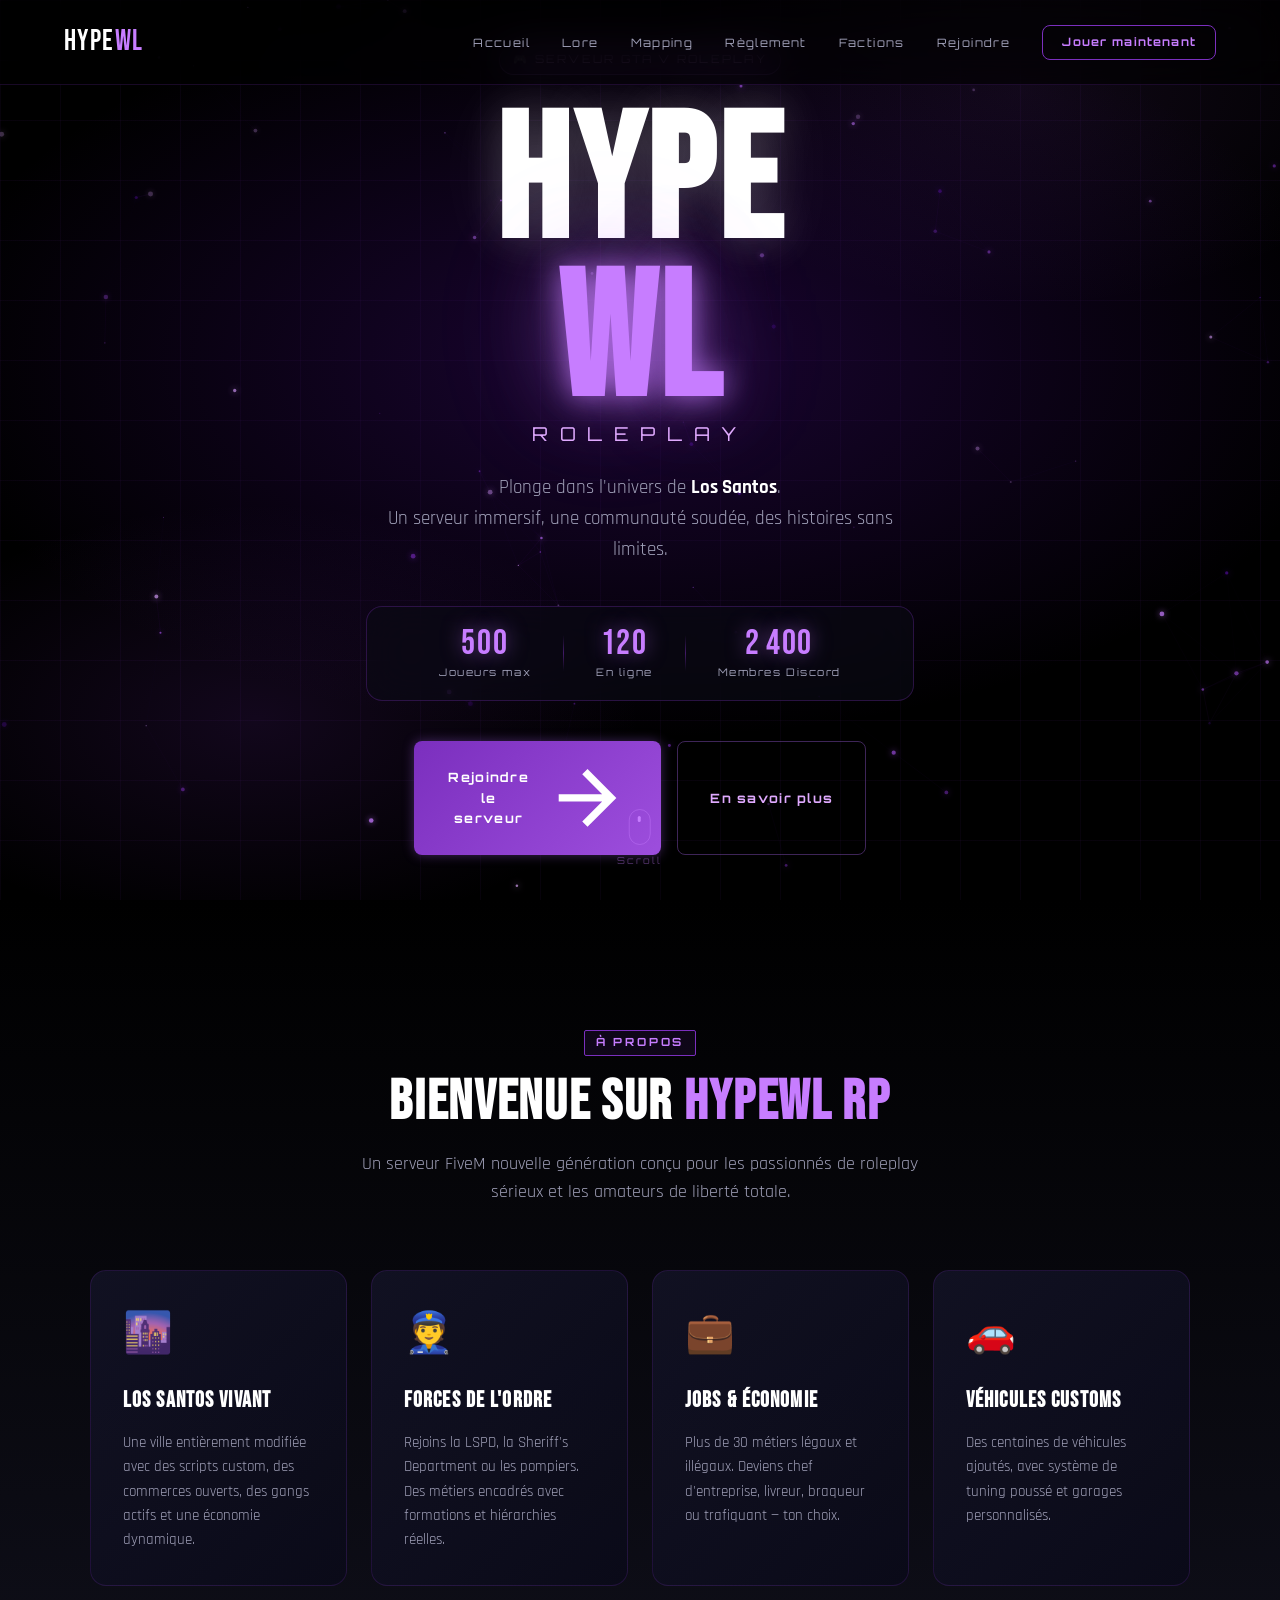
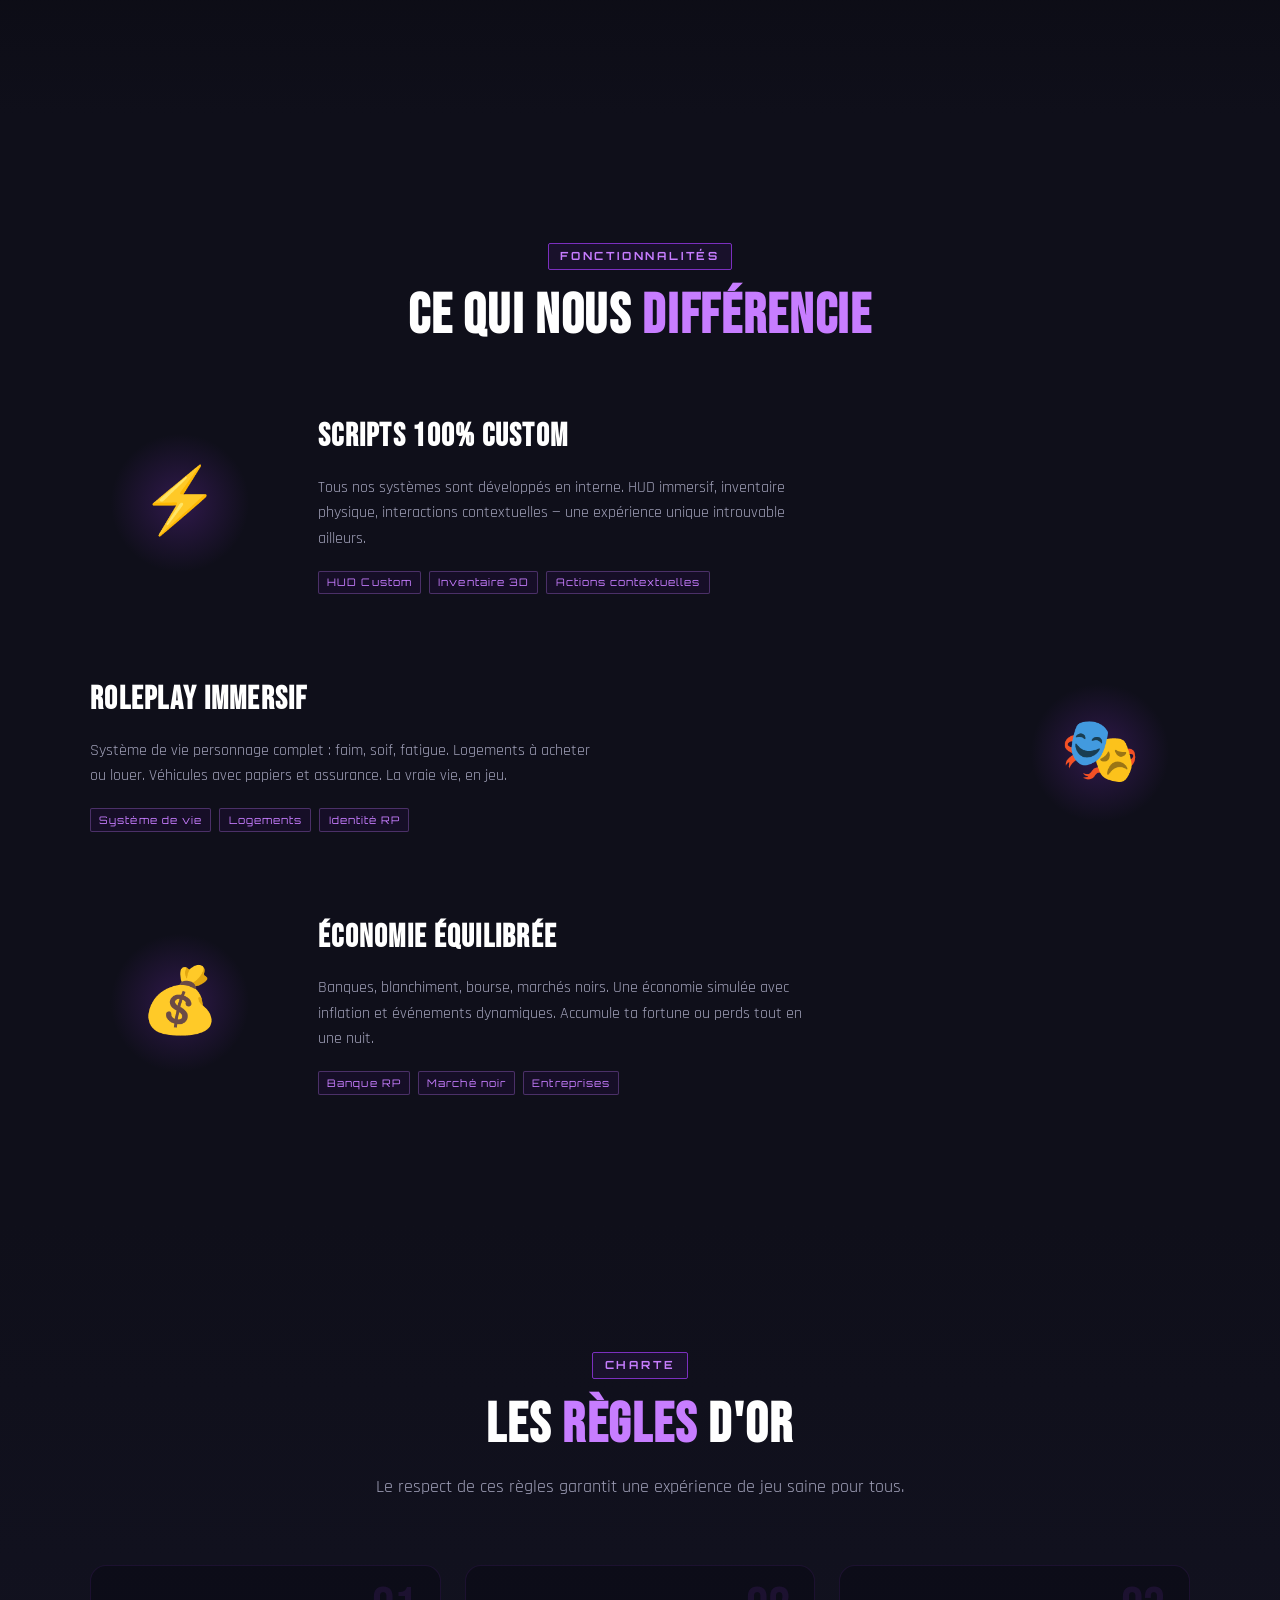
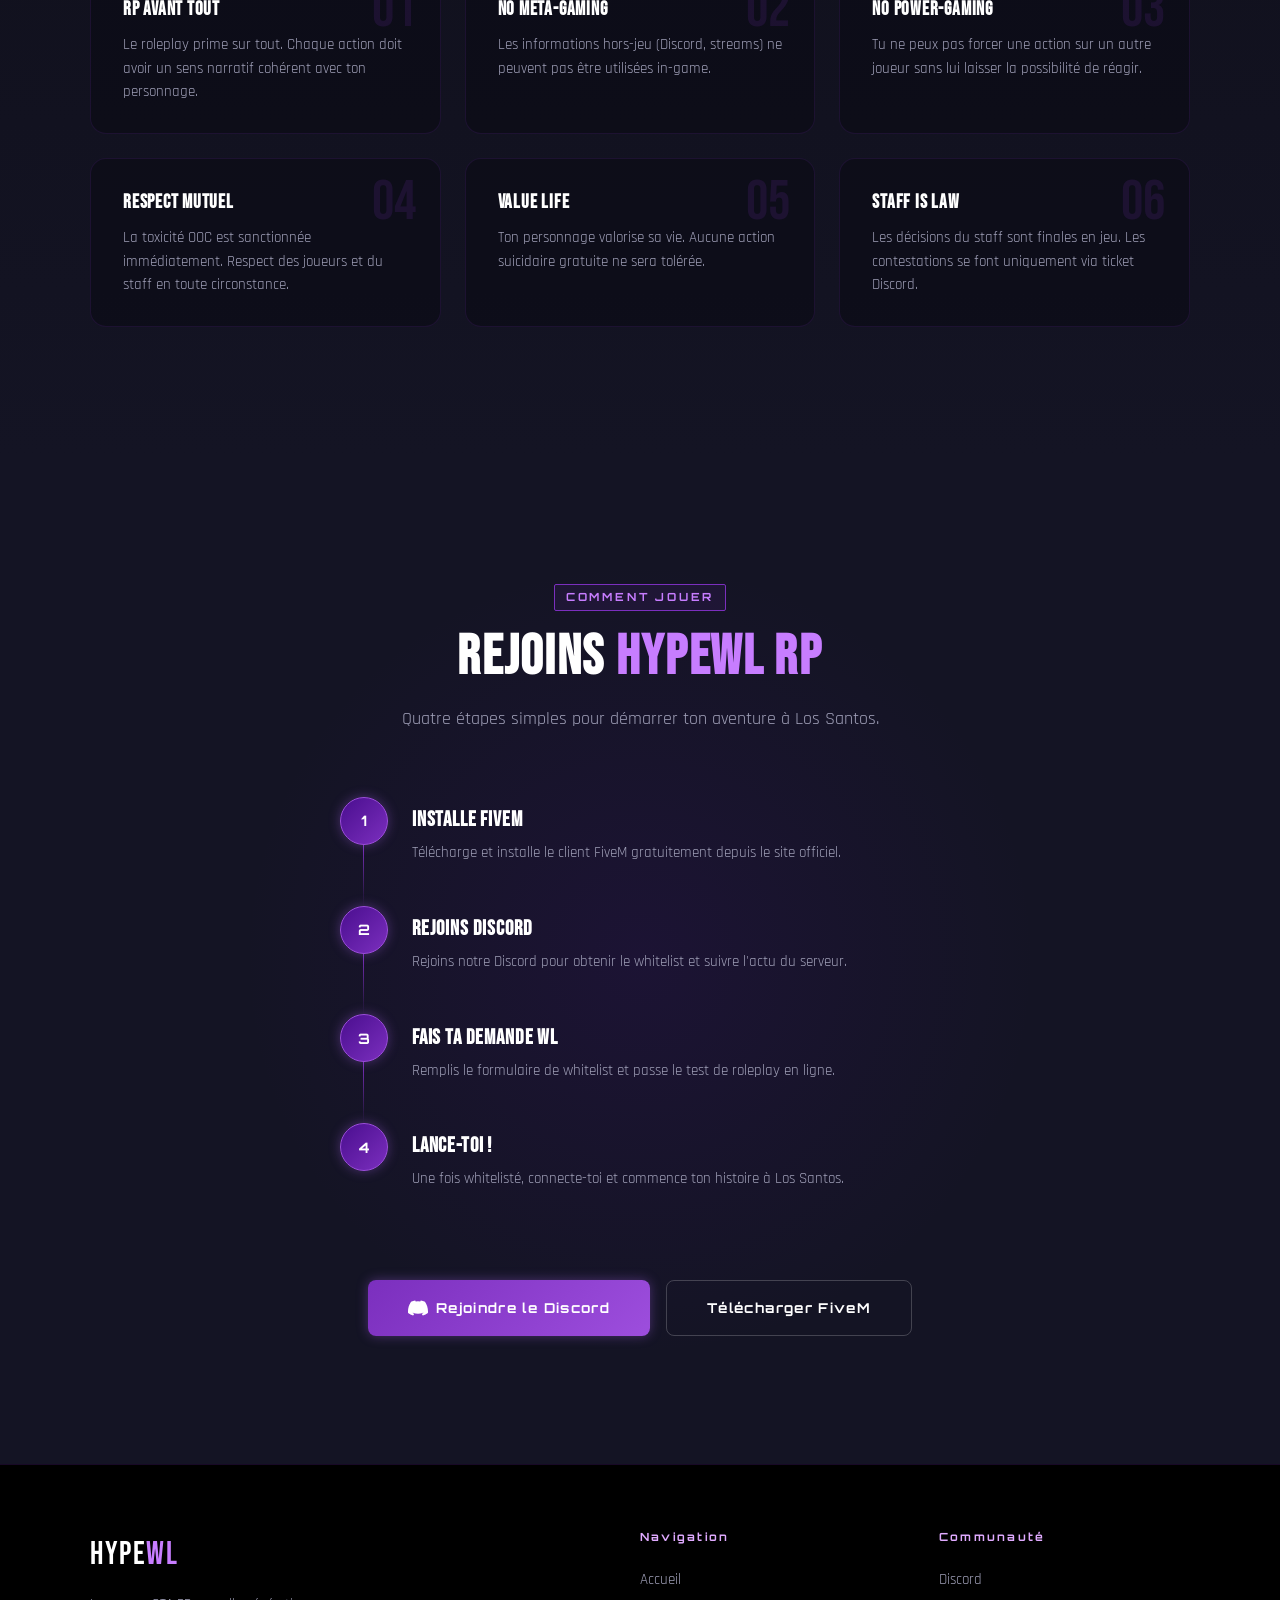
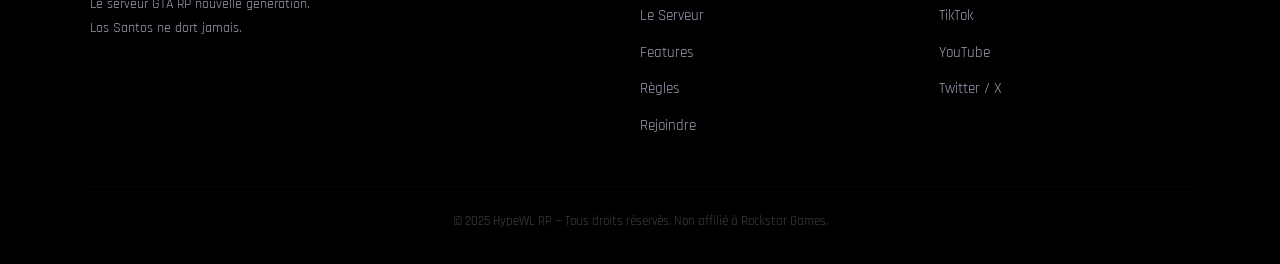
==== index.html @ c3ac7a79 "HypeWL RP - Site complet" ====
<!DOCTYPE html>
<html lang="fr">
<head>
  <meta charset="UTF-8" />
  <meta name="viewport" content="width=device-width, initial-scale=1.0" />
  <title>HypeWL RP — Serveur GTA V Roleplay</title>
  <link rel="preconnect" href="https://fonts.googleapis.com" />
  <link rel="preconnect" href="https://fonts.gstatic.com" crossorigin />
  <link href="https://fonts.googleapis.com/css2?family=Bebas+Neue&family=Rajdhani:wght@400;600;700&family=Orbitron:wght@400;700;900&display=swap" rel="stylesheet" />
  <link rel="stylesheet" href="style.css" />
</head>
<body>

  <!-- ░░ PARTICULES BACKGROUND ░░ -->
  <canvas id="particles"></canvas>

  <!-- ░░ NAVBAR ░░ -->
  <nav class="navbar">
    <div class="nav-logo">
      <span class="logo-text">HYPE<span class="accent">WL</span></span>
    </div>
    <ul class="nav-links">
      <li><a href="index.html" class="active">Accueil</a></li>
      <li><a href="lore.html">Lore</a></li>
      <li><a href="mapping.html">Mapping</a></li>
      <li><a href="reglement.html">Règlement</a></li>
      <li><a href="factions.html">Factions</a></li>
      <li><a href="rejoindre.html">Rejoindre</a></li>
    </ul>
    <a href="rejoindre.html" class="nav-cta">Jouer maintenant</a>
    <button class="nav-toggle" id="navToggle">&#9776;</button>
  </nav>

  <!-- ░░ HERO ░░ -->
  <section class="hero" id="accueil">
    <div class="hero-bg-overlay"></div>

    <div class="hero-content">
      <div class="hero-badge">🎮 SERVEUR GTA V ROLEPLAY</div>

      <div class="hero-logo-wrap">
        <h1 class="hero-title">
          <span class="title-hype">HYPE</span><span class="title-wl">WL</span>
        </h1>
        <div class="title-rp">ROLEPLAY</div>
      </div>

      <p class="hero-subtitle">
        Plonge dans l'univers de <strong>Los Santos</strong>.<br/>
        Un serveur immersif, une communauté soudée, des histoires sans limites.
      </p>

      <div class="hero-stats">
        <div class="stat-card">
          <span class="stat-num" data-target="500">0</span>
          <span class="stat-label">Joueurs max</span>
        </div>
        <div class="stat-divider"></div>
        <div class="stat-card">
          <span class="stat-num" data-target="120">0</span>
          <span class="stat-label">En ligne</span>
        </div>
        <div class="stat-divider"></div>
        <div class="stat-card">
          <span class="stat-num" data-target="2400">0</span>
          <span class="stat-label">Membres Discord</span>
        </div>
      </div>

      <div class="hero-ctas">
        <a href="#rejoindre" class="btn btn-primary">
          <span>Rejoindre le serveur</span>
          <svg viewBox="0 0 24 24" fill="none" stroke="currentColor" stroke-width="2"><path d="M5 12h14M12 5l7 7-7 7"/></svg>
        </a>
        <a href="#presentation" class="btn btn-ghost">
          <span>En savoir plus</span>
        </a>
      </div>
    </div>

    <div class="hero-scroll-indicator">
      <div class="scroll-mouse">
        <div class="scroll-wheel"></div>
      </div>
      <span>Scroll</span>
    </div>
  </section>

  <!-- ░░ PRÉSENTATION ░░ -->
  <section class="presentation" id="presentation">
    <div class="section-header">
      <span class="section-tag">À PROPOS</span>
      <h2 class="section-title">Bienvenue sur <span class="accent">HypeWL RP</span></h2>
      <p class="section-desc">Un serveur FiveM nouvelle génération conçu pour les passionnés de roleplay sérieux et les amateurs de liberté totale.</p>
    </div>

    <div class="pres-grid">
      <div class="pres-card" data-delay="0">
        <div class="pres-icon">🌆</div>
        <h3>Los Santos Vivant</h3>
        <p>Une ville entièrement modifiée avec des scripts custom, des commerces ouverts, des gangs actifs et une économie dynamique.</p>
      </div>
      <div class="pres-card" data-delay="100">
        <div class="pres-icon">👮</div>
        <h3>Forces de l'ordre</h3>
        <p>Rejoins la LSPD, la Sheriff's Department ou les pompiers. Des métiers encadrés avec formations et hiérarchies réelles.</p>
      </div>
      <div class="pres-card" data-delay="200">
        <div class="pres-icon">💼</div>
        <h3>Jobs & Économie</h3>
        <p>Plus de 30 métiers légaux et illégaux. Deviens chef d'entreprise, livreur, braqueur ou trafiquant — ton choix.</p>
      </div>
      <div class="pres-card" data-delay="300">
        <div class="pres-icon">🚗</div>
        <h3>Véhicules Customs</h3>
        <p>Des centaines de véhicules ajoutés, avec système de tuning poussé et garages personnalisés.</p>
      </div>
    </div>
  </section>

  <!-- ░░ FEATURES ░░ -->
  <section class="features" id="features">
    <div class="features-inner">
      <div class="section-header">
        <span class="section-tag">FONCTIONNALITÉS</span>
        <h2 class="section-title">Ce qui nous <span class="accent">différencie</span></h2>
      </div>

      <div class="features-list">
        <div class="feature-row">
          <div class="feature-visual">
            <div class="feature-icon-big">⚡</div>
            <div class="feature-glow"></div>
          </div>
          <div class="feature-text">
            <h3>Scripts 100% Custom</h3>
            <p>Tous nos systèmes sont développés en interne. HUD immersif, inventaire physique, interactions contextuelles — une expérience unique introuvable ailleurs.</p>
            <ul class="feature-tags">
              <li>HUD Custom</li>
              <li>Inventaire 3D</li>
              <li>Actions contextuelles</li>
            </ul>
          </div>
        </div>

        <div class="feature-row reverse">
          <div class="feature-visual">
            <div class="feature-icon-big">🎭</div>
            <div class="feature-glow"></div>
          </div>
          <div class="feature-text">
            <h3>Roleplay Immersif</h3>
            <p>Système de vie personnage complet : faim, soif, fatigue. Logements à acheter ou louer. Véhicules avec papiers et assurance. La vraie vie, en jeu.</p>
            <ul class="feature-tags">
              <li>Système de vie</li>
              <li>Logements</li>
              <li>Identité RP</li>
            </ul>
          </div>
        </div>

        <div class="feature-row">
          <div class="feature-visual">
            <div class="feature-icon-big">💰</div>
            <div class="feature-glow"></div>
          </div>
          <div class="feature-text">
            <h3>Économie Équilibrée</h3>
            <p>Banques, blanchiment, bourse, marchés noirs. Une économie simulée avec inflation et événements dynamiques. Accumule ta fortune ou perds tout en une nuit.</p>
            <ul class="feature-tags">
              <li>Banque RP</li>
              <li>Marché noir</li>
              <li>Entreprises</li>
            </ul>
          </div>
        </div>
      </div>
    </div>
  </section>

  <!-- ░░ RÈGLES ░░ -->
  <section class="regles" id="regles">
    <div class="section-header">
      <span class="section-tag">CHARTE</span>
      <h2 class="section-title">Les <span class="accent">règles</span> d'or</h2>
      <p class="section-desc">Le respect de ces règles garantit une expérience de jeu saine pour tous.</p>
    </div>
    <div class="regles-grid">
      <div class="regle-card">
        <span class="regle-num">01</span>
        <h4>RP avant tout</h4>
        <p>Le roleplay prime sur tout. Chaque action doit avoir un sens narratif cohérent avec ton personnage.</p>
      </div>
      <div class="regle-card">
        <span class="regle-num">02</span>
        <h4>No Meta-gaming</h4>
        <p>Les informations hors-jeu (Discord, streams) ne peuvent pas être utilisées in-game.</p>
      </div>
      <div class="regle-card">
        <span class="regle-num">03</span>
        <h4>No Power-gaming</h4>
        <p>Tu ne peux pas forcer une action sur un autre joueur sans lui laisser la possibilité de réagir.</p>
      </div>
      <div class="regle-card">
        <span class="regle-num">04</span>
        <h4>Respect mutuel</h4>
        <p>La toxicité OOC est sanctionnée immédiatement. Respect des joueurs et du staff en toute circonstance.</p>
      </div>
      <div class="regle-card">
        <span class="regle-num">05</span>
        <h4>Value Life</h4>
        <p>Ton personnage valorise sa vie. Aucune action suicidaire gratuite ne sera tolérée.</p>
      </div>
      <div class="regle-card">
        <span class="regle-num">06</span>
        <h4>Staff is Law</h4>
        <p>Les décisions du staff sont finales en jeu. Les contestations se font uniquement via ticket Discord.</p>
      </div>
    </div>
  </section>

  <!-- ░░ REJOINDRE ░░ -->
  <section class="rejoindre" id="rejoindre">
    <div class="rejoindre-inner">
      <div class="section-header">
        <span class="section-tag">COMMENT JOUER</span>
        <h2 class="section-title">Rejoins <span class="accent">HypeWL RP</span></h2>
        <p class="section-desc">Quatre étapes simples pour démarrer ton aventure à Los Santos.</p>
      </div>

      <div class="steps">
        <div class="step">
          <div class="step-num">1</div>
          <div class="step-content">
            <h4>Installe FiveM</h4>
            <p>Télécharge et installe le client FiveM gratuitement depuis le site officiel.</p>
          </div>
          <div class="step-line"></div>
        </div>
        <div class="step">
          <div class="step-num">2</div>
          <div class="step-content">
            <h4>Rejoins Discord</h4>
            <p>Rejoins notre Discord pour obtenir le whitelist et suivre l'actu du serveur.</p>
          </div>
          <div class="step-line"></div>
        </div>
        <div class="step">
          <div class="step-num">3</div>
          <div class="step-content">
            <h4>Fais ta demande WL</h4>
            <p>Remplis le formulaire de whitelist et passe le test de roleplay en ligne.</p>
          </div>
          <div class="step-line"></div>
        </div>
        <div class="step">
          <div class="step-num">4</div>
          <div class="step-content">
            <h4>Lance-toi !</h4>
            <p>Une fois whitelisté, connecte-toi et commence ton histoire à Los Santos.</p>
          </div>
        </div>
      </div>

      <div class="cta-buttons">
        <a href="https://discord.gg/zHMr8frn9m" target="_blank" rel="noopener" class="btn btn-primary btn-large">
          <svg viewBox="0 0 24 24" fill="currentColor" width="20" height="20"><path d="M20.317 4.37a19.791 19.791 0 00-4.885-1.515.074.074 0 00-.079.037c-.21.375-.444.864-.608 1.25a18.27 18.27 0 00-5.487 0 12.64 12.64 0 00-.617-1.25.077.077 0 00-.079-.037A19.736 19.736 0 003.677 4.37a.07.07 0 00-.032.027C.533 9.046-.32 13.58.099 18.057a.082.082 0 00.031.057 19.9 19.9 0 005.993 3.03.078.078 0 00.084-.028c.462-.63.874-1.295 1.226-1.994a.076.076 0 00-.041-.106 13.107 13.107 0 01-1.872-.892.077.077 0 01-.008-.128 10.2 10.2 0 00.372-.292.074.074 0 01.077-.01c3.928 1.793 8.18 1.793 12.062 0a.074.074 0 01.078.01c.12.098.246.198.373.292a.077.077 0 01-.006.127 12.299 12.299 0 01-1.873.892.077.077 0 00-.041.107c.36.698.772 1.362 1.225 1.993a.076.076 0 00.084.028 19.839 19.839 0 006.002-3.03.077.077 0 00.032-.054c.5-5.177-.838-9.674-3.549-13.66a.061.061 0 00-.031-.03z"/></svg>
          Rejoindre le Discord
        </a>
        <a href="#" class="btn btn-outline btn-large">
          Télécharger FiveM
        </a>
      </div>
    </div>
  </section>

  <!-- ░░ FOOTER ░░ -->
  <footer class="footer">
    <div class="footer-inner">
      <div class="footer-logo">
        <span class="logo-text">HYPE<span class="accent">WL</span></span>
        <p>Le serveur GTA RP nouvelle génération.<br/>Los Santos ne dort jamais.</p>
      </div>
      <div class="footer-links">
        <h5>Navigation</h5>
        <ul>
          <li><a href="#accueil">Accueil</a></li>
          <li><a href="#presentation">Le Serveur</a></li>
          <li><a href="#features">Features</a></li>
          <li><a href="#regles">Règles</a></li>
          <li><a href="#rejoindre">Rejoindre</a></li>
        </ul>
      </div>
      <div class="footer-links">
        <h5>Communauté</h5>
        <ul>
          <li><a href="https://discord.gg/zHMr8frn9m" target="_blank" rel="noopener">Discord</a></li>
          <li><a href="#">TikTok</a></li>
          <li><a href="#">YouTube</a></li>
          <li><a href="#">Twitter / X</a></li>
        </ul>
      </div>
    </div>
    <div class="footer-bottom">
      <p>© 2025 HypeWL RP — Tous droits réservés. Non affilié à Rockstar Games.</p>
    </div>
  </footer>

  <script src="main.js"></script>
</body>
</html>
---- style.css ----
/* ======================================
   HYPEWL RP — STYLESHEET
   Dark theme · Purple accent · GTA vibes
====================================== */

:root {
  --purple-deep:   #4A0E8F;
  --purple-mid:    #7B2FBE;
  --purple-bright: #9D4EDD;
  --purple-glow:   #C77DFF;
  --purple-soft:   #E0AAFF;
  --black:         #000000;
  --dark-1:        #0A0A0F;
  --dark-2:        #0F0F1A;
  --dark-3:        #141424;
  --dark-4:        #1A1A2E;
  --white:         #FFFFFF;
  --gray-light:    #A0A0B8;
  --gray-mid:      #6060788;

  --font-display:  'Bebas Neue', sans-serif;
  --font-ui:       'Orbitron', sans-serif;
  --font-body:     'Rajdhani', sans-serif;

  --radius:        8px;
  --radius-lg:     16px;
  --transition:    0.3s ease;
  --glow-sm:       0 0 12px rgba(155, 93, 221, 0.4);
  --glow-md:       0 0 30px rgba(155, 93, 221, 0.5), 0 0 60px rgba(155, 93, 221, 0.2);
  --glow-lg:       0 0 50px rgba(155, 93, 221, 0.6), 0 0 100px rgba(155, 93, 221, 0.3);
}

/* ── RESET & BASE ─────────────────── */
*, *::before, *::after { box-sizing: border-box; margin: 0; padding: 0; }

html { scroll-behavior: smooth; font-size: 16px; }

body {
  background: var(--black);
  color: var(--white);
  font-family: var(--font-body);
  font-size: 1.05rem;
  line-height: 1.6;
  overflow-x: hidden;
}

a { text-decoration: none; color: inherit; }
ul { list-style: none; }
img { max-width: 100%; display: block; }

/* ── CANVAS PARTICLES ─────────────── */
#particles {
  position: fixed;
  inset: 0;
  z-index: 0;
  pointer-events: none;
}

/* ── UTILS ────────────────────────── */
.accent { color: var(--purple-glow); }

.section-header {
  text-align: center;
  margin-bottom: 4rem;
}

.section-tag {
  display: inline-block;
  font-family: var(--font-ui);
  font-size: 0.7rem;
  font-weight: 700;
  letter-spacing: 0.25em;
  color: var(--purple-glow);
  border: 1px solid var(--purple-mid);
  padding: 0.3em 1em;
  border-radius: 2px;
  margin-bottom: 1rem;
  background: rgba(123, 47, 190, 0.1);
}

.section-title {
  font-family: var(--font-display);
  font-size: clamp(2.2rem, 5vw, 3.5rem);
  letter-spacing: 0.03em;
  line-height: 1.1;
  margin-bottom: 1rem;
}

.section-desc {
  font-size: 1.1rem;
  color: var(--gray-light);
  max-width: 560px;
  margin: 0 auto;
}

/* ── BUTTONS ──────────────────────── */
.btn {
  display: inline-flex;
  align-items: center;
  gap: 0.5rem;
  padding: 0.75rem 2rem;
  border-radius: var(--radius);
  font-family: var(--font-ui);
  font-size: 0.8rem;
  font-weight: 700;
  letter-spacing: 0.1em;
  cursor: pointer;
  transition: all var(--transition);
  border: none;
  position: relative;
  overflow: hidden;
}

.btn::before {
  content: '';
  position: absolute;
  inset: 0;
  background: rgba(255,255,255,0.08);
  opacity: 0;
  transition: opacity var(--transition);
}

.btn:hover::before { opacity: 1; }

.btn-primary {
  background: linear-gradient(135deg, var(--purple-mid), var(--purple-bright));
  color: #fff;
  box-shadow: var(--glow-sm);
}
.btn-primary:hover {
  transform: translateY(-2px);
  box-shadow: var(--glow-md);
}

.btn-ghost {
  background: transparent;
  color: var(--purple-soft);
  border: 1px solid rgba(155, 93, 221, 0.4);
}
.btn-ghost:hover {
  border-color: var(--purple-glow);
  color: var(--purple-glow);
  box-shadow: var(--glow-sm);
}

.btn-outline {
  background: transparent;
  color: var(--white);
  border: 1px solid rgba(255,255,255,0.2);
}
.btn-outline:hover {
  border-color: rgba(255,255,255,0.5);
  transform: translateY(-2px);
}

.btn-large { padding: 1rem 2.5rem; font-size: 0.85rem; }

/* ── NAVBAR ───────────────────────── */
.navbar {
  position: fixed;
  top: 0;
  left: 0;
  right: 0;
  z-index: 1000;
  display: flex;
  align-items: center;
  gap: 2rem;
  padding: 1.2rem 5%;
  background: rgba(0, 0, 0, 0.6);
  backdrop-filter: blur(20px);
  -webkit-backdrop-filter: blur(20px);
  border-bottom: 1px solid rgba(123, 47, 190, 0.2);
  transition: background var(--transition);
}

.navbar.scrolled {
  background: rgba(0, 0, 0, 0.92);
  border-color: rgba(123, 47, 190, 0.4);
}

.nav-logo .logo-text {
  font-family: var(--font-display);
  font-size: 1.8rem;
  letter-spacing: 0.05em;
  color: var(--white);
}

.nav-links {
  display: flex;
  gap: 2rem;
  margin-left: auto;
}

.nav-links a {
  font-family: var(--font-ui);
  font-size: 0.72rem;
  font-weight: 400;
  letter-spacing: 0.12em;
  color: var(--gray-light);
  transition: color var(--transition);
  position: relative;
}

.nav-links a::after {
  content: '';
  position: absolute;
  bottom: -4px;
  left: 0;
  width: 0;
  height: 1px;
  background: var(--purple-glow);
  transition: width var(--transition);
}

.nav-links a:hover { color: var(--white); }
.nav-links a:hover::after { width: 100%; }

.nav-cta {
  font-family: var(--font-ui);
  font-size: 0.72rem;
  font-weight: 700;
  letter-spacing: 0.1em;
  color: var(--purple-glow);
  border: 1px solid var(--purple-mid);
  padding: 0.45rem 1.2rem;
  border-radius: var(--radius);
  transition: all var(--transition);
}
.nav-cta:hover {
  background: var(--purple-mid);
  color: #fff;
  box-shadow: var(--glow-sm);
}

.nav-toggle {
  display: none;
  background: none;
  border: none;
  color: var(--white);
  font-size: 1.5rem;
  cursor: pointer;
  margin-left: auto;
}

/* ── HERO ─────────────────────────── */
.hero {
  position: relative;
  min-height: 100vh;
  display: flex;
  flex-direction: column;
  align-items: center;
  justify-content: center;
  padding: 0 5%;
  overflow: hidden;
  z-index: 1;
}

.hero-bg-overlay {
  position: absolute;
  inset: 0;
  background:
    radial-gradient(ellipse 80% 60% at 50% 40%, rgba(74, 14, 143, 0.35) 0%, transparent 70%),
    radial-gradient(ellipse 50% 40% at 20% 80%, rgba(123, 47, 190, 0.15) 0%, transparent 60%),
    radial-gradient(ellipse 50% 40% at 80% 10%, rgba(157, 78, 221, 0.1) 0%, transparent 60%);
  z-index: 0;
}

/* Animated grid lines */
.hero::before {
  content: '';
  position: absolute;
  inset: 0;
  background-image:
    linear-gradient(rgba(123, 47, 190, 0.06) 1px, transparent 1px),
    linear-gradient(90deg, rgba(123, 47, 190, 0.06) 1px, transparent 1px);
  background-size: 60px 60px;
  z-index: 0;
  animation: gridMove 20s linear infinite;
}

@keyframes gridMove {
  from { transform: translateY(0); }
  to   { transform: translateY(60px); }
}

.hero-content {
  position: relative;
  z-index: 2;
  text-align: center;
  max-width: 900px;
  width: 100%;
}

.hero-badge {
  display: inline-flex;
  align-items: center;
  gap: 0.5rem;
  font-family: var(--font-ui);
  font-size: 0.7rem;
  letter-spacing: 0.2em;
  color: var(--purple-soft);
  border: 1px solid rgba(199, 125, 255, 0.3);
  padding: 0.4em 1.2em;
  border-radius: 100px;
  margin-bottom: 2rem;
  background: rgba(74, 14, 143, 0.15);
  backdrop-filter: blur(10px);
  animation: fadeDown 0.8s ease both;
}

.hero-logo-wrap {
  margin-bottom: 1.5rem;
  animation: fadeUp 0.9s ease 0.1s both;
}

.hero-title {
  font-family: var(--font-display);
  font-size: clamp(5rem, 15vw, 11rem);
  line-height: 0.9;
  letter-spacing: 0.02em;
}

.title-hype {
  display: block;
  color: var(--white);
  text-shadow:
    0 0 40px rgba(255,255,255,0.2),
    0 0 80px rgba(255,255,255,0.1);
}

.title-wl {
  display: block;
  color: var(--purple-glow);
  text-shadow:
    0 0 30px rgba(199, 125, 255, 0.8),
    0 0 80px rgba(199, 125, 255, 0.4),
    0 0 140px rgba(199, 125, 255, 0.2);
  animation: pulseGlow 3s ease-in-out infinite alternate;
}

@keyframes pulseGlow {
  from {
    text-shadow:
      0 0 30px rgba(199, 125, 255, 0.6),
      0 0 60px rgba(199, 125, 255, 0.3),
      0 0 100px rgba(199, 125, 255, 0.15);
  }
  to {
    text-shadow:
      0 0 40px rgba(199, 125, 255, 0.9),
      0 0 80px rgba(199, 125, 255, 0.5),
      0 0 150px rgba(199, 125, 255, 0.25);
  }
}

.title-rp {
  font-family: var(--font-ui);
  font-size: clamp(0.9rem, 2vw, 1.2rem);
  letter-spacing: 0.6em;
  color: var(--purple-soft);
  margin-top: -0.3rem;
}

.hero-subtitle {
  font-size: clamp(1rem, 2vw, 1.2rem);
  color: var(--gray-light);
  max-width: 520px;
  margin: 0 auto 2.5rem;
  animation: fadeUp 0.9s ease 0.25s both;
}
.hero-subtitle strong { color: var(--white); }

/* Stats */
.hero-stats {
  display: flex;
  align-items: center;
  justify-content: center;
  gap: 0;
  margin-bottom: 2.5rem;
  background: rgba(10, 10, 20, 0.6);
  border: 1px solid rgba(123, 47, 190, 0.3);
  border-radius: var(--radius-lg);
  padding: 1.2rem 2.5rem;
  backdrop-filter: blur(20px);
  animation: fadeUp 0.9s ease 0.35s both;
  width: fit-content;
  margin-left: auto;
  margin-right: auto;
}

.stat-card {
  display: flex;
  flex-direction: column;
  align-items: center;
  padding: 0 2rem;
}

.stat-num {
  font-family: var(--font-display);
  font-size: 2.2rem;
  letter-spacing: 0.05em;
  color: var(--purple-glow);
  text-shadow: 0 0 20px rgba(199, 125, 255, 0.5);
  line-height: 1;
}

.stat-label {
  font-family: var(--font-ui);
  font-size: 0.65rem;
  letter-spacing: 0.15em;
  color: var(--gray-light);
  margin-top: 0.2rem;
}

.stat-divider {
  width: 1px;
  height: 36px;
  background: linear-gradient(to bottom, transparent, rgba(123, 47, 190, 0.5), transparent);
}

.hero-ctas {
  display: flex;
  gap: 1rem;
  justify-content: center;
  animation: fadeUp 0.9s ease 0.45s both;
}

/* Scroll indicator */
.hero-scroll-indicator {
  position: absolute;
  bottom: 2rem;
  left: 50%;
  transform: translateX(-50%);
  display: flex;
  flex-direction: column;
  align-items: center;
  gap: 0.5rem;
  z-index: 2;
  animation: fadeIn 1.5s ease 1s both;
}

.scroll-mouse {
  width: 22px;
  height: 36px;
  border: 1.5px solid rgba(199, 125, 255, 0.4);
  border-radius: 100px;
  display: flex;
  justify-content: center;
  padding-top: 6px;
}

.scroll-wheel {
  width: 3px;
  height: 6px;
  background: var(--purple-glow);
  border-radius: 100px;
  animation: scrollWheel 2s ease-in-out infinite;
}

@keyframes scrollWheel {
  0%   { transform: translateY(0); opacity: 1; }
  100% { transform: translateY(12px); opacity: 0; }
}

.hero-scroll-indicator span {
  font-family: var(--font-ui);
  font-size: 0.6rem;
  letter-spacing: 0.2em;
  color: rgba(199, 125, 255, 0.4);
}

/* ── PRESENTATION ─────────────────── */
.presentation {
  position: relative;
  z-index: 1;
  padding: 8rem 5%;
  background: linear-gradient(to bottom, var(--black), var(--dark-2));
}

.pres-grid {
  display: grid;
  grid-template-columns: repeat(auto-fit, minmax(240px, 1fr));
  gap: 1.5rem;
  max-width: 1100px;
  margin: 0 auto;
}

.pres-card {
  background: linear-gradient(135deg, rgba(20, 20, 40, 0.8), rgba(10, 10, 25, 0.8));
  border: 1px solid rgba(123, 47, 190, 0.2);
  border-radius: var(--radius-lg);
  padding: 2rem;
  transition: all var(--transition);
  position: relative;
  overflow: hidden;
  opacity: 0;
  transform: translateY(30px);
}

.pres-card.visible {
  opacity: 1;
  transform: translateY(0);
}

.pres-card::before {
  content: '';
  position: absolute;
  top: 0; left: 0; right: 0;
  height: 2px;
  background: linear-gradient(90deg, transparent, var(--purple-mid), transparent);
  opacity: 0;
  transition: opacity var(--transition);
}

.pres-card:hover {
  border-color: rgba(199, 125, 255, 0.4);
  transform: translateY(-4px);
  box-shadow: 0 12px 40px rgba(123, 47, 190, 0.25);
}

.pres-card:hover::before { opacity: 1; }

.pres-icon {
  font-size: 2.5rem;
  margin-bottom: 1rem;
}

.pres-card h3 {
  font-family: var(--font-display);
  font-size: 1.4rem;
  letter-spacing: 0.05em;
  margin-bottom: 0.75rem;
  color: var(--white);
}

.pres-card p { color: var(--gray-light); font-size: 0.95rem; }

/* ── FEATURES ─────────────────────── */
.features {
  position: relative;
  z-index: 1;
  padding: 8rem 5%;
  background: var(--dark-2);
}

.features-inner {
  max-width: 1100px;
  margin: 0 auto;
}

.features-list { display: flex; flex-direction: column; gap: 5rem; margin-top: 2rem; }

.feature-row {
  display: grid;
  grid-template-columns: 180px 1fr;
  gap: 3rem;
  align-items: center;
  opacity: 0;
  transform: translateX(-30px);
  transition: all 0.6s ease;
}

.feature-row.reverse {
  grid-template-columns: 1fr 180px;
  transform: translateX(30px);
}

.feature-row.reverse .feature-visual { order: 2; }
.feature-row.reverse .feature-text   { order: 1; }

.feature-row.visible {
  opacity: 1;
  transform: translateX(0);
}

.feature-visual {
  position: relative;
  display: flex;
  align-items: center;
  justify-content: center;
  width: 140px;
  height: 140px;
  margin: 0 auto;
}

.feature-icon-big {
  font-size: 4rem;
  position: relative;
  z-index: 1;
  animation: float 4s ease-in-out infinite;
}

@keyframes float {
  0%, 100% { transform: translateY(0); }
  50%       { transform: translateY(-8px); }
}

.feature-glow {
  position: absolute;
  inset: 0;
  border-radius: 50%;
  background: radial-gradient(circle, rgba(123, 47, 190, 0.3), transparent 70%);
  animation: glowPulse 3s ease-in-out infinite;
}

@keyframes glowPulse {
  0%, 100% { transform: scale(1); opacity: 0.5; }
  50%       { transform: scale(1.2); opacity: 1; }
}

.feature-text h3 {
  font-family: var(--font-display);
  font-size: 2rem;
  letter-spacing: 0.04em;
  margin-bottom: 0.75rem;
}

.feature-text p {
  color: var(--gray-light);
  margin-bottom: 1.2rem;
  font-size: 1rem;
  max-width: 500px;
}

.feature-tags {
  display: flex;
  flex-wrap: wrap;
  gap: 0.5rem;
}

.feature-tags li {
  font-family: var(--font-ui);
  font-size: 0.65rem;
  letter-spacing: 0.1em;
  color: var(--purple-glow);
  border: 1px solid rgba(199, 125, 255, 0.3);
  padding: 0.25em 0.8em;
  border-radius: 2px;
  background: rgba(74, 14, 143, 0.12);
}

/* ── REGLES ───────────────────────── */
.regles {
  position: relative;
  z-index: 1;
  padding: 8rem 5%;
  background: linear-gradient(to bottom, var(--dark-2), var(--dark-3));
}

.regles-grid {
  display: grid;
  grid-template-columns: repeat(auto-fit, minmax(280px, 1fr));
  gap: 1.5rem;
  max-width: 1100px;
  margin: 0 auto;
}

.regle-card {
  background: rgba(10, 10, 20, 0.6);
  border: 1px solid rgba(123, 47, 190, 0.15);
  border-radius: var(--radius-lg);
  padding: 1.8rem 2rem;
  position: relative;
  transition: all var(--transition);
  overflow: hidden;
}

.regle-card:hover {
  border-color: rgba(199, 125, 255, 0.35);
  background: rgba(20, 20, 40, 0.7);
}

.regle-num {
  font-family: var(--font-display);
  font-size: 3.5rem;
  color: rgba(123, 47, 190, 0.15);
  position: absolute;
  top: 1rem;
  right: 1.5rem;
  line-height: 1;
  transition: color var(--transition);
}

.regle-card:hover .regle-num { color: rgba(199, 125, 255, 0.25); }

.regle-card h4 {
  font-family: var(--font-display);
  font-size: 1.2rem;
  letter-spacing: 0.04em;
  margin-bottom: 0.5rem;
  color: var(--white);
}

.regle-card p { font-size: 0.92rem; color: var(--gray-light); }

/* ── REJOINDRE ────────────────────── */
.rejoindre {
  position: relative;
  z-index: 1;
  padding: 8rem 5%;
  background: var(--dark-3);
  overflow: hidden;
}

.rejoindre::before {
  content: '';
  position: absolute;
  top: 50%;
  left: 50%;
  transform: translate(-50%, -50%);
  width: 800px;
  height: 800px;
  background: radial-gradient(circle, rgba(74, 14, 143, 0.15), transparent 70%);
  pointer-events: none;
}

.rejoindre-inner {
  position: relative;
  z-index: 1;
  max-width: 900px;
  margin: 0 auto;
}

.steps {
  display: flex;
  flex-direction: column;
  gap: 0;
  max-width: 600px;
  margin: 0 auto 3rem;
}

.step {
  display: flex;
  gap: 1.5rem;
  align-items: flex-start;
  position: relative;
}

.step-num {
  flex-shrink: 0;
  width: 48px;
  height: 48px;
  border-radius: 50%;
  background: linear-gradient(135deg, var(--purple-deep), var(--purple-mid));
  border: 1px solid var(--purple-bright);
  display: flex;
  align-items: center;
  justify-content: center;
  font-family: var(--font-ui);
  font-weight: 700;
  font-size: 0.9rem;
  color: var(--white);
  box-shadow: var(--glow-sm);
  position: relative;
  z-index: 1;
}

.step-content {
  padding-bottom: 2.5rem;
  padding-top: 0.4rem;
}

.step-content h4 {
  font-family: var(--font-display);
  font-size: 1.3rem;
  letter-spacing: 0.04em;
  margin-bottom: 0.3rem;
}

.step-content p { font-size: 0.95rem; color: var(--gray-light); }

.step-line {
  position: absolute;
  left: 23px;
  top: 48px;
  bottom: 0;
  width: 1px;
  background: linear-gradient(to bottom, var(--purple-mid), transparent);
}

.cta-buttons {
  display: flex;
  gap: 1rem;
  justify-content: center;
  flex-wrap: wrap;
}

/* ── FOOTER ───────────────────────── */
.footer {
  position: relative;
  z-index: 1;
  background: var(--black);
  border-top: 1px solid rgba(123, 47, 190, 0.2);
  padding: 4rem 5% 2rem;
}

.footer-inner {
  display: grid;
  grid-template-columns: 2fr 1fr 1fr;
  gap: 3rem;
  max-width: 1100px;
  margin: 0 auto 3rem;
}

.footer-logo .logo-text {
  font-family: var(--font-display);
  font-size: 2rem;
  letter-spacing: 0.05em;
  display: block;
  margin-bottom: 0.75rem;
}

.footer-logo p {
  font-size: 0.9rem;
  color: var(--gray-light);
  line-height: 1.7;
}

.footer-links h5 {
  font-family: var(--font-ui);
  font-size: 0.7rem;
  letter-spacing: 0.2em;
  color: var(--purple-soft);
  margin-bottom: 1.2rem;
}

.footer-links ul { display: flex; flex-direction: column; gap: 0.6rem; }

.footer-links a {
  font-size: 0.92rem;
  color: var(--gray-light);
  transition: color var(--transition);
}

.footer-links a:hover { color: var(--purple-glow); }

.footer-bottom {
  border-top: 1px solid rgba(123, 47, 190, 0.1);
  padding-top: 1.5rem;
  text-align: center;
  max-width: 1100px;
  margin: 0 auto;
}

.footer-bottom p { font-size: 0.82rem; color: rgba(160, 160, 184, 0.4); }

/* ── ANIMATIONS ───────────────────── */
@keyframes fadeUp {
  from { opacity: 0; transform: translateY(24px); }
  to   { opacity: 1; transform: translateY(0); }
}

@keyframes fadeDown {
  from { opacity: 0; transform: translateY(-16px); }
  to   { opacity: 1; transform: translateY(0); }
}

@keyframes fadeIn {
  from { opacity: 0; }
  to   { opacity: 1; }
}

/* ── RESPONSIVE ───────────────────── */
@media (max-width: 900px) {
  .nav-links, .nav-cta { display: none; }
  .nav-toggle { display: block; }

  .navbar.open .nav-links {
    display: flex;
    flex-direction: column;
    position: absolute;
    top: 100%;
    left: 0;
    right: 0;
    background: rgba(0,0,0,0.95);
    padding: 1.5rem 5%;
    gap: 1.2rem;
    border-bottom: 1px solid rgba(123,47,190,0.2);
  }

  .feature-row,
  .feature-row.reverse {
    grid-template-columns: 1fr;
    text-align: center;
  }

  .feature-row.reverse .feature-visual { order: 1; }
  .feature-row.reverse .feature-text   { order: 2; }

  .feature-tags { justify-content: center; }
  .feature-text p { margin: 0 auto 1.2rem; }

  .footer-inner {
    grid-template-columns: 1fr;
    gap: 2rem;
  }

  .hero-stats { flex-direction: column; gap: 1rem; padding: 1.5rem; }
  .stat-divider { width: 40px; height: 1px; }
}

@media (max-width: 600px) {
  .hero-ctas { flex-direction: column; align-items: center; }
  .cta-buttons { flex-direction: column; align-items: center; }
  .pres-grid { grid-template-columns: 1fr; }
  .regles-grid { grid-template-columns: 1fr; }
}
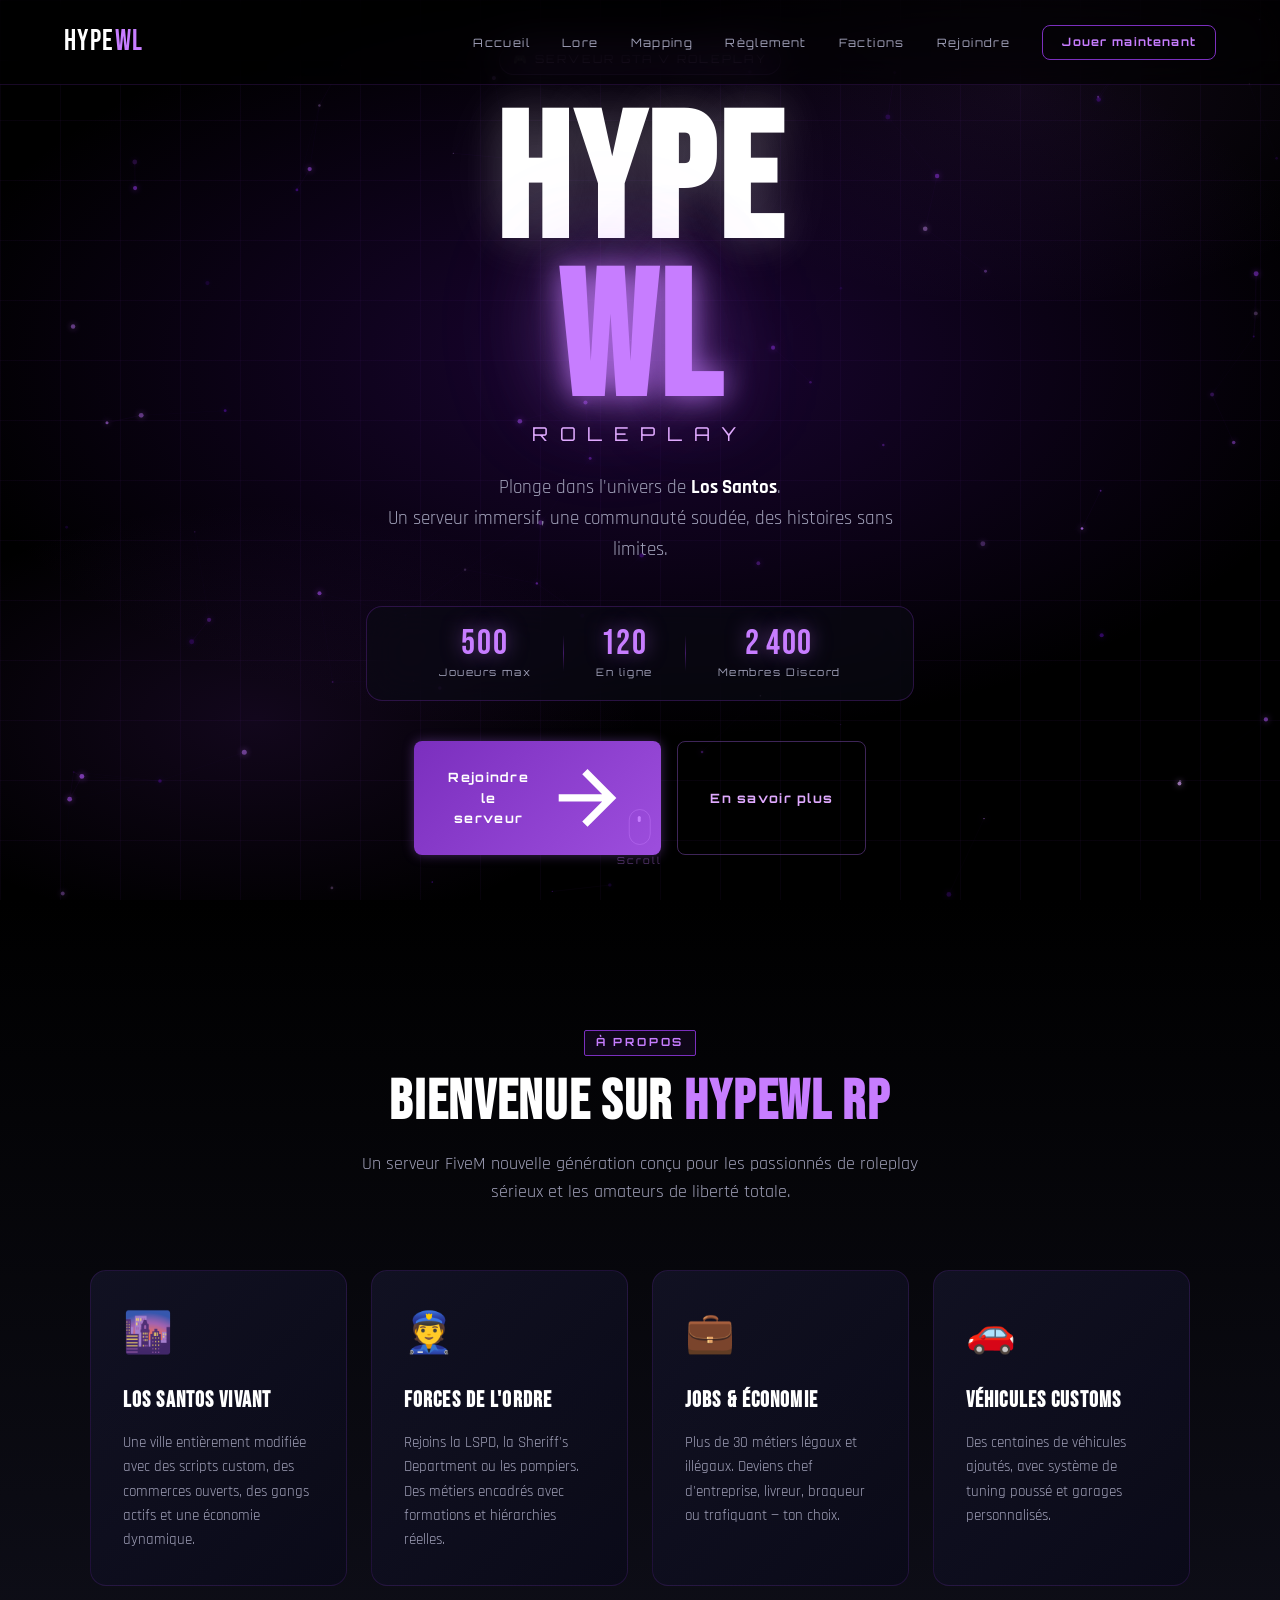
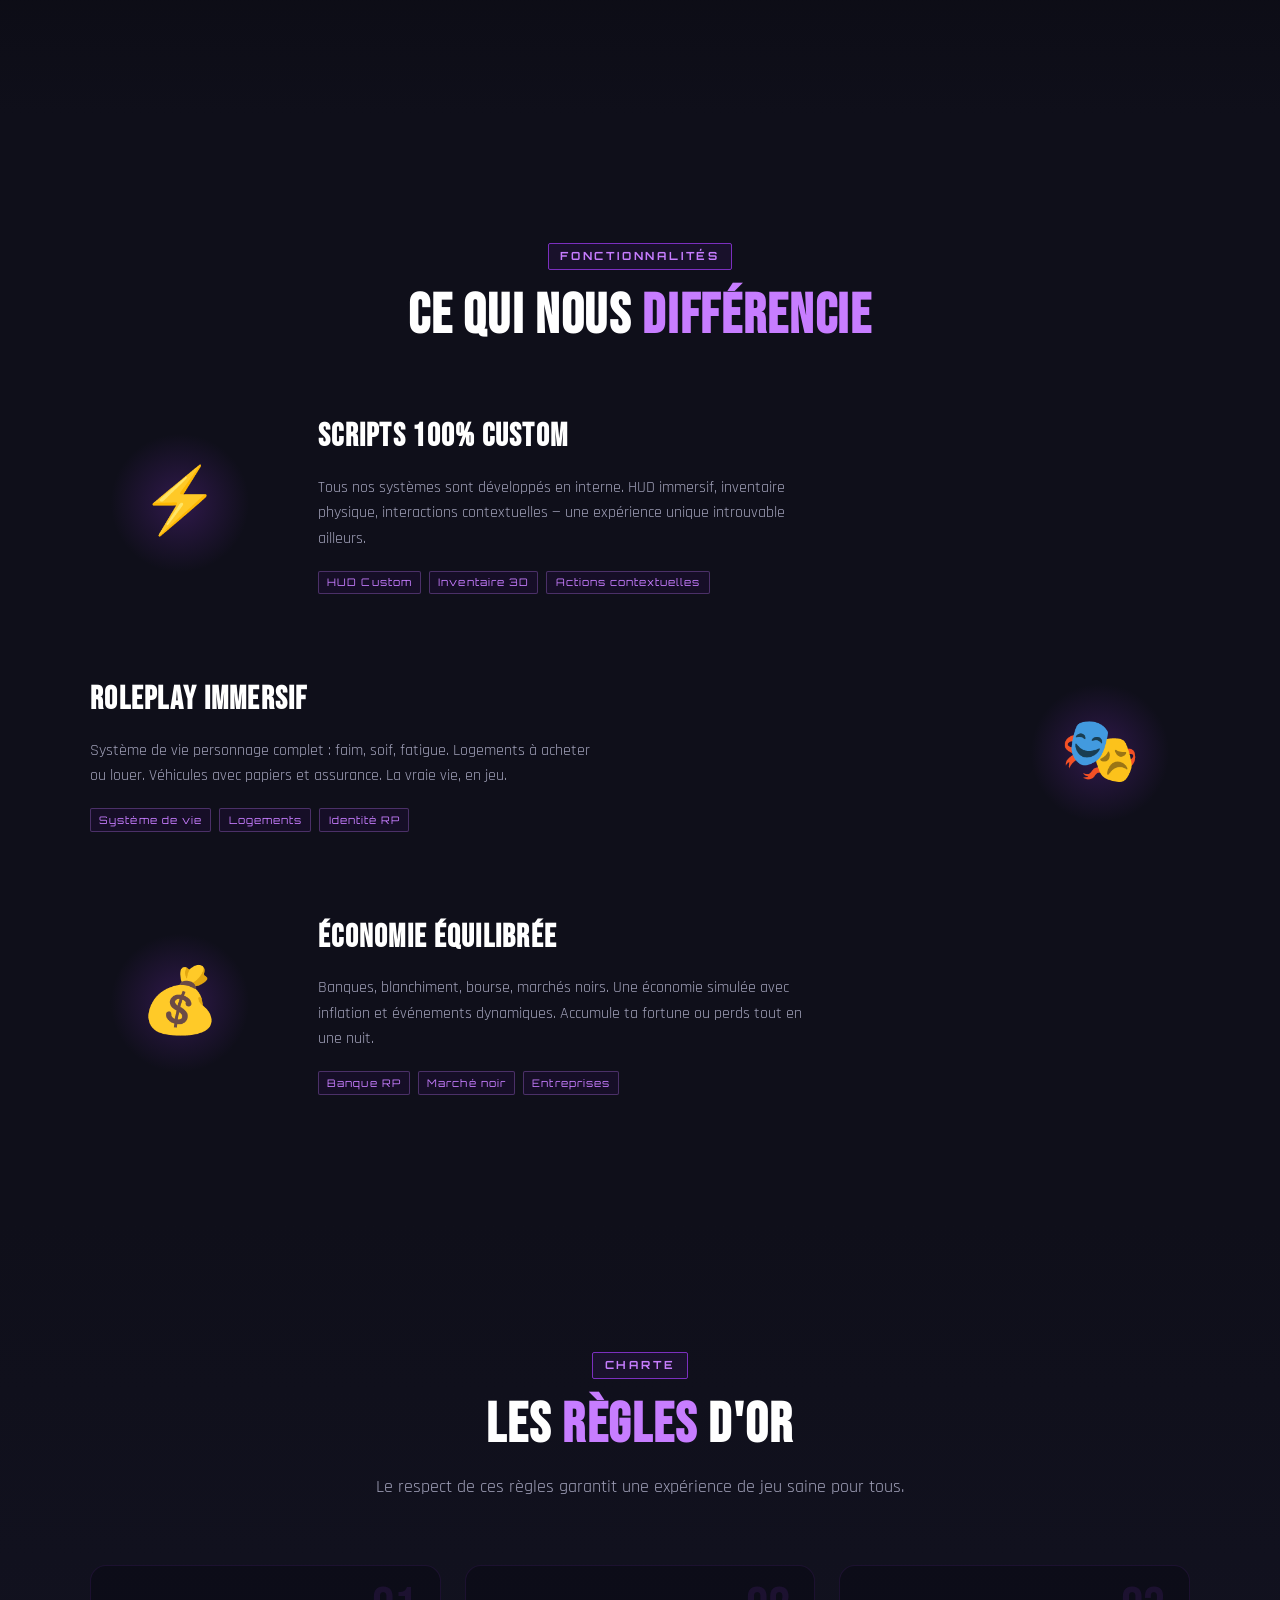
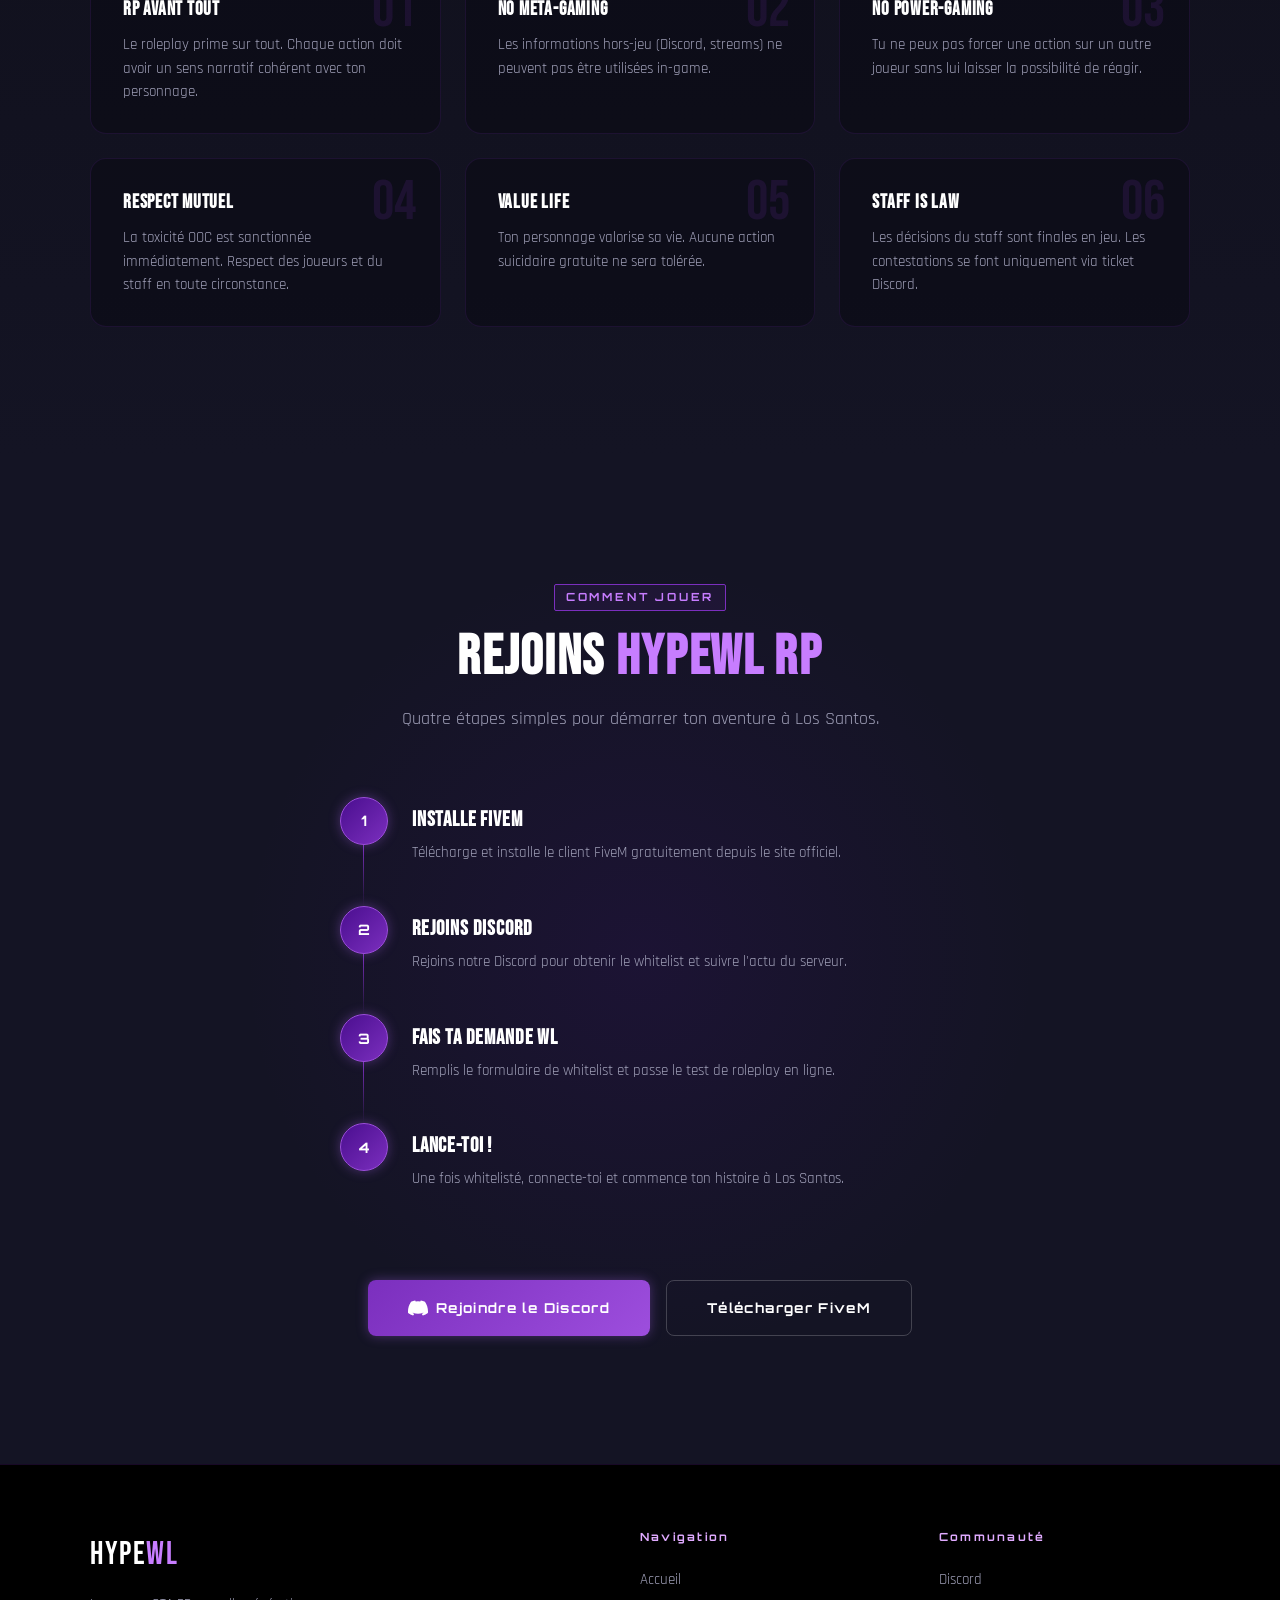
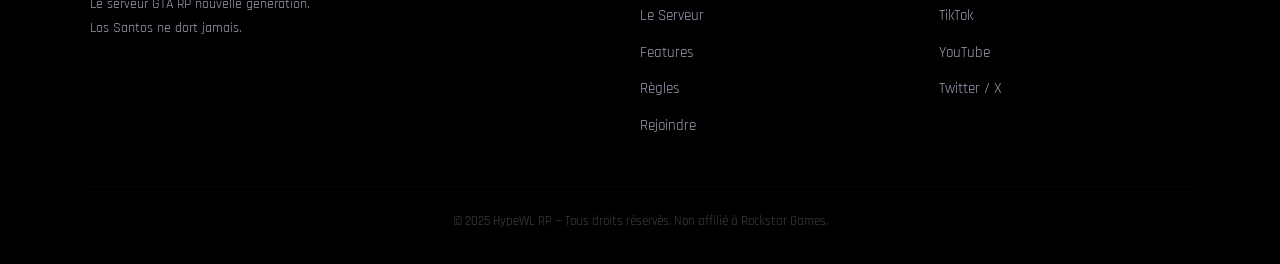
==== commit 59e4536e: "Lien FiveM sur tous les boutons" ====
--- a/index.html
+++ b/index.html
@@ -267,7 +267,7 @@
           <svg viewBox="0 0 24 24" fill="currentColor" width="20" height="20"><path d="M20.317 4.37a19.791 19.791 0 00-4.885-1.515.074.074 0 00-.079.037c-.21.375-.444.864-.608 1.25a18.27 18.27 0 00-5.487 0 12.64 12.64 0 00-.617-1.25.077.077 0 00-.079-.037A19.736 19.736 0 003.677 4.37a.07.07 0 00-.032.027C.533 9.046-.32 13.58.099 18.057a.082.082 0 00.031.057 19.9 19.9 0 005.993 3.03.078.078 0 00.084-.028c.462-.63.874-1.295 1.226-1.994a.076.076 0 00-.041-.106 13.107 13.107 0 01-1.872-.892.077.077 0 01-.008-.128 10.2 10.2 0 00.372-.292.074.074 0 01.077-.01c3.928 1.793 8.18 1.793 12.062 0a.074.074 0 01.078.01c.12.098.246.198.373.292a.077.077 0 01-.006.127 12.299 12.299 0 01-1.873.892.077.077 0 00-.041.107c.36.698.772 1.362 1.225 1.993a.076.076 0 00.084.028 19.839 19.839 0 006.002-3.03.077.077 0 00.032-.054c.5-5.177-.838-9.674-3.549-13.66a.061.061 0 00-.031-.03z"/></svg>
           Rejoindre le Discord
         </a>
-        <a href="#" class="btn btn-outline btn-large">
+        <a href="https://fivem.net" target="_blank" rel="noopener" class="btn btn-outline btn-large">
           Télécharger FiveM
         </a>
       </div>
